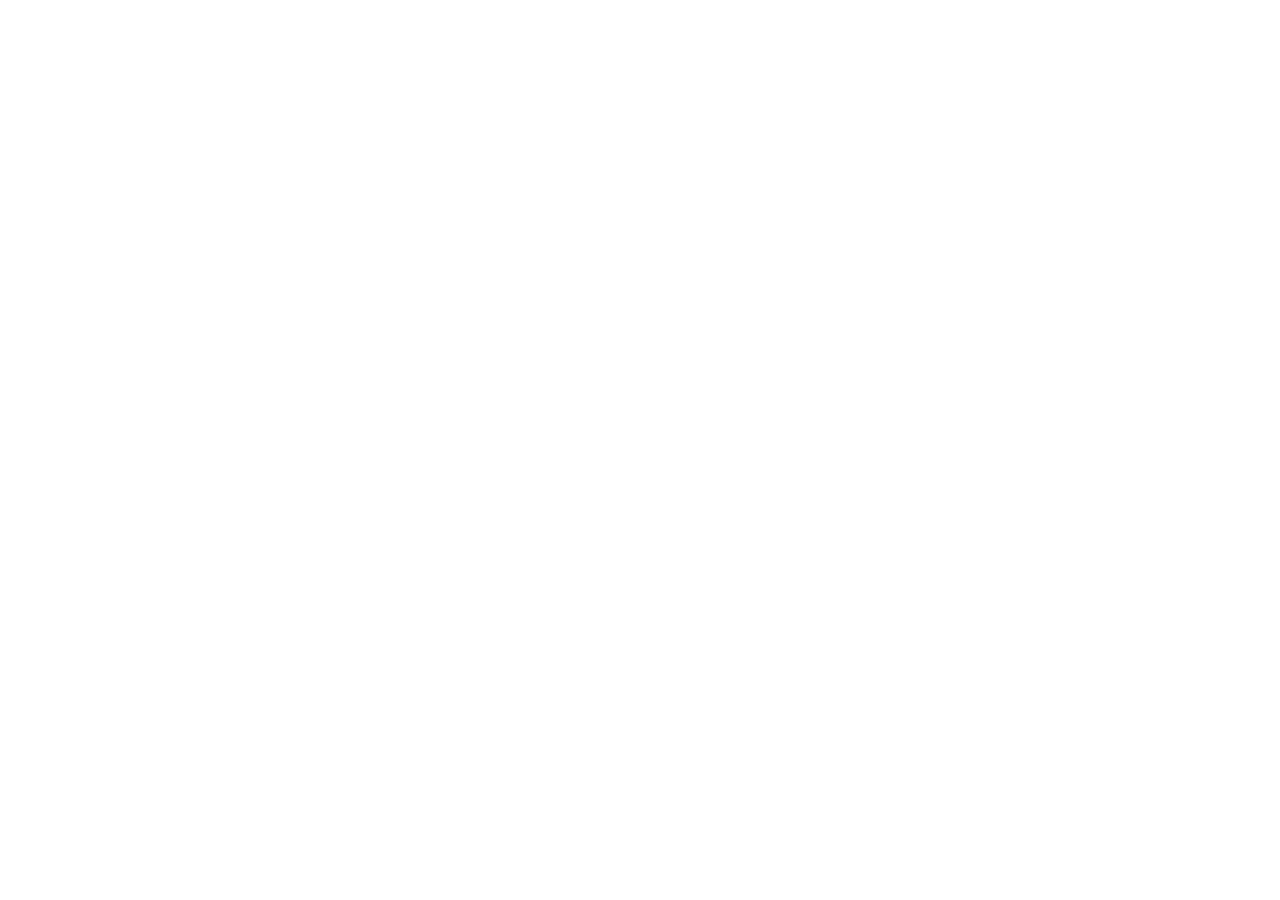
==== LoginPage.html @ f97f9770 "fetch(login): create elements HTML" ====
<!DOCTYPE html>
<html lang="en">
<head>
    <meta charset="UTF-8">
    <meta name="viewport" content="width=device-width, initial-scale=1.0">
    <title>Login</title>
</head>
<body>
    <div id="titleDiv">
        <img src="" alt="" id="icon">
        <h1 id="title"></h1>
    </div>

    <form action="" id="loginForm"></form>

    <div id="noAccountDiv"></div>
</body>
</html>
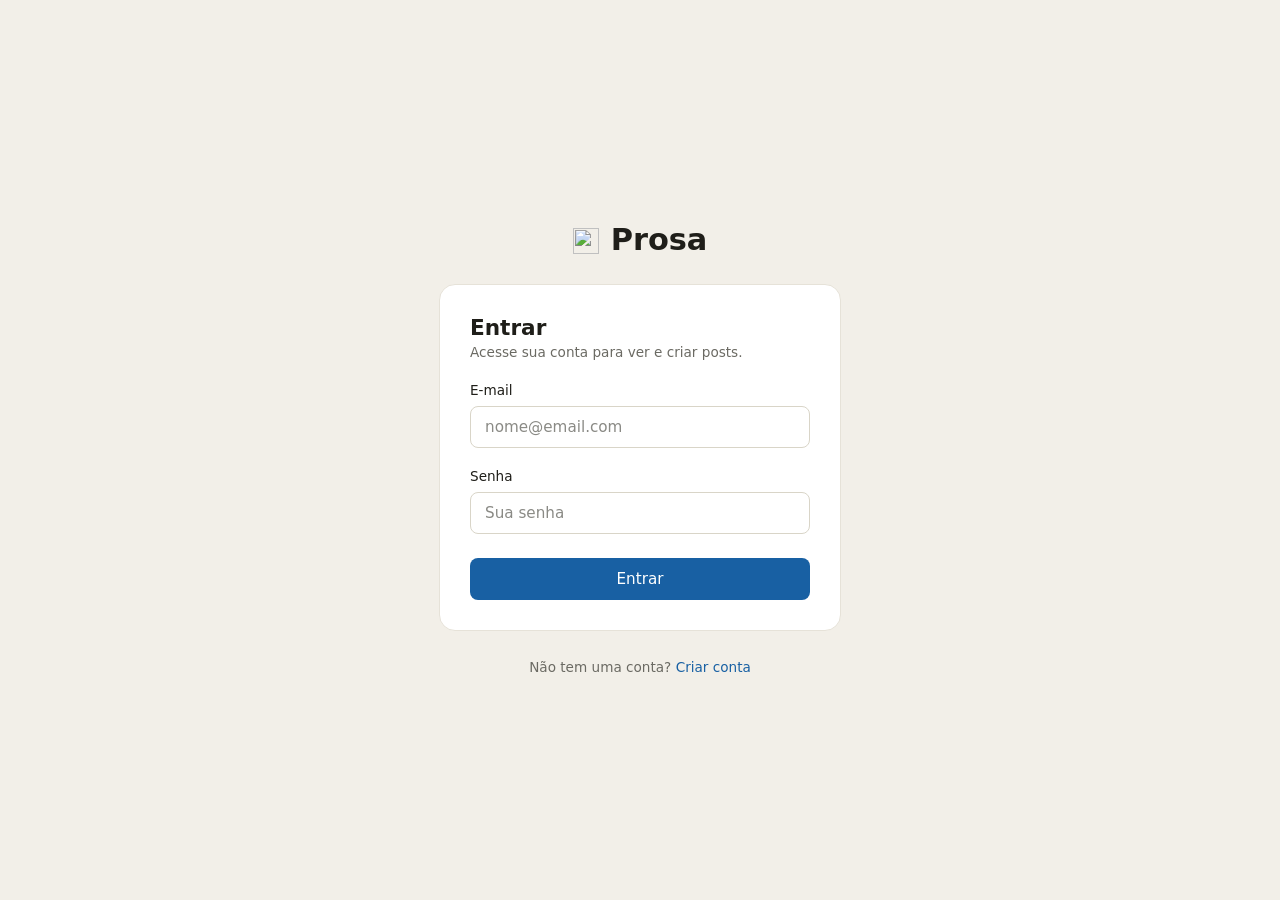
==== commit 87895f18: "feat: finishing HTML, CSS and initiating the Javascript part" ====
--- a/LoginPage.html
+++ b/LoginPage.html
@@ -4,15 +4,28 @@
     <meta charset="UTF-8">
     <meta name="viewport" content="width=device-width, initial-scale=1.0">
     <title>Login</title>
+    <link rel="stylesheet" href="login.css">
 </head>
 <body>
     <div id="titleDiv">
         <img src="" alt="" id="icon">
-        <h1 id="title"></h1>
+        <h1 id="title">Prosa</h1>
     </div>
 
-    <form action="" id="loginForm"></form>
+    <form action="" id="loginForm">
+        <h2>Entrar</h2>
+        <p>Acesse sua conta para ver e criar posts.</p>
+        <label for="inputEmail">E-mail</label>
+        <input type="email" name="email" id="inputEmail" required placeholder="nome@email.com">
 
-    <div id="noAccountDiv"></div>
+        <label for="inputPassword">Senha</label>
+        <input type="password" name="password" id="inputPassword" required placeholder="Sua senha">
+
+        <input type="submit" value="Entrar">
+    </form>
+
+    <div id="noAccountDiv">Não tem uma conta? <a href="" target="_self" id="create_account_link">Criar conta</a></div>
+
+    <script src="login.js"></script>
 </body>
 </html>
--- a/login.css
+++ b/login.css
@@ -0,0 +1,168 @@
+*,
+*::before,
+*::after {
+    box-sizing: border-box;
+    margin: 0;
+    padding: 0;
+}
+
+:root {
+    --bg: #f2efe8;
+    --card-bg: #ffffff;
+    --card-border: #e6e2d8;
+    --input-border: #d9d5c8;
+    --text: #1f1e19;
+    --text-muted: #6b6a63;
+    --placeholder: #8a8a85;
+    --primary: #1860a3;
+    --primary-hover: #134f87;
+    --radius-card: 16px;
+    --radius-input: 8px;
+}
+
+/* ===== Base ===== */
+body {
+    min-height: 100vh;
+    display: flex;
+    flex-direction: column;
+    align-items: center;
+    justify-content: center;
+    gap: 28px;
+    padding: 24px 16px;
+    background-color: var(--bg);
+    color: var(--text);
+    font-family: system-ui, -apple-system, "Segoe UI", Roboto, "DejaVu Sans", sans-serif;
+}
+
+/* ===== Título / logo ===== */
+#titleDiv {
+    display: flex;
+    align-items: center;
+    justify-content: center;
+    gap: 12px;
+}
+
+#icon {
+    width: 26px;
+    height: 26px;
+    object-fit: contain;
+}
+
+#title {
+    font-size: 1.9rem;
+    font-weight: 700;
+    line-height: 1;
+    color: var(--text);
+}
+
+/* ===== Card do formulário ===== */
+#loginForm {
+    width: 100%;
+    max-width: 402px;
+    padding: 30px;
+    background-color: var(--card-bg);
+    border: 1px solid var(--card-border);
+    border-radius: var(--radius-card);
+    display: flex;
+    flex-direction: column;
+}
+
+#loginForm h2 {
+    font-size: 1.35rem;
+    font-weight: 700;
+    color: var(--text);
+}
+
+#loginForm p {
+    margin-top: 4px;
+    margin-bottom: 22px;
+    font-size: 0.85rem;
+    color: var(--text-muted);
+}
+
+/* ===== Labels e inputs ===== */
+#loginForm label {
+    margin-bottom: 8px;
+    font-size: 0.85rem;
+    font-weight: 500;
+    color: var(--text);
+}
+
+#loginForm input:not([type="submit"]) {
+    width: 100%;
+    height: 42px;
+    margin-bottom: 20px;
+    padding: 0 14px;
+    font-family: inherit;
+    font-size: 0.95rem;
+    color: var(--text);
+    background-color: var(--card-bg);
+    border: 1px solid var(--input-border);
+    border-radius: var(--radius-input);
+    outline: none;
+    transition: border-color 0.2s ease, box-shadow 0.2s ease;
+}
+
+#loginForm input::placeholder {
+    color: var(--placeholder);
+}
+
+#loginForm input:not([type="submit"]):focus {
+    border-color: var(--primary);
+    box-shadow: 0 0 0 3px rgba(24, 96, 163, 0.15);
+}
+
+/* ===== Botão ===== */
+#loginForm input[type="submit"] {
+    width: 100%;
+    height: 42px;
+    margin-top: 4px;
+    font-family: inherit;
+    font-size: 0.95rem;
+    color: #ffffff;
+    background-color: var(--primary);
+    border: none;
+    border-radius: var(--radius-input);
+    cursor: pointer;
+    transition: background-color 0.2s ease, transform 0.1s ease;
+}
+
+#loginForm input[type="submit"]:hover {
+    background-color: var(--primary-hover);
+}
+
+#loginForm input[type="submit"]:active {
+    transform: scale(0.99);
+}
+
+#loginForm input[type="submit"]:focus-visible {
+    outline: 3px solid rgba(24, 96, 163, 0.35);
+    outline-offset: 2px;
+}
+
+/* ===== Link "Criar conta" ===== */
+#noAccountDiv {
+    font-size: 0.85rem;
+    color: var(--text-muted);
+    text-align: center;
+}
+
+#create_account_link {
+    color: var(--primary);
+    text-decoration: none;
+}
+
+#create_account_link:hover {
+    text-decoration: underline;
+}
+
+/* ===== Telas pequenas ===== */
+@media (max-width: 480px) {
+    #loginForm {
+        padding: 24px 20px;
+    }
+
+    #title {
+        font-size: 1.6rem;
+    }
+}
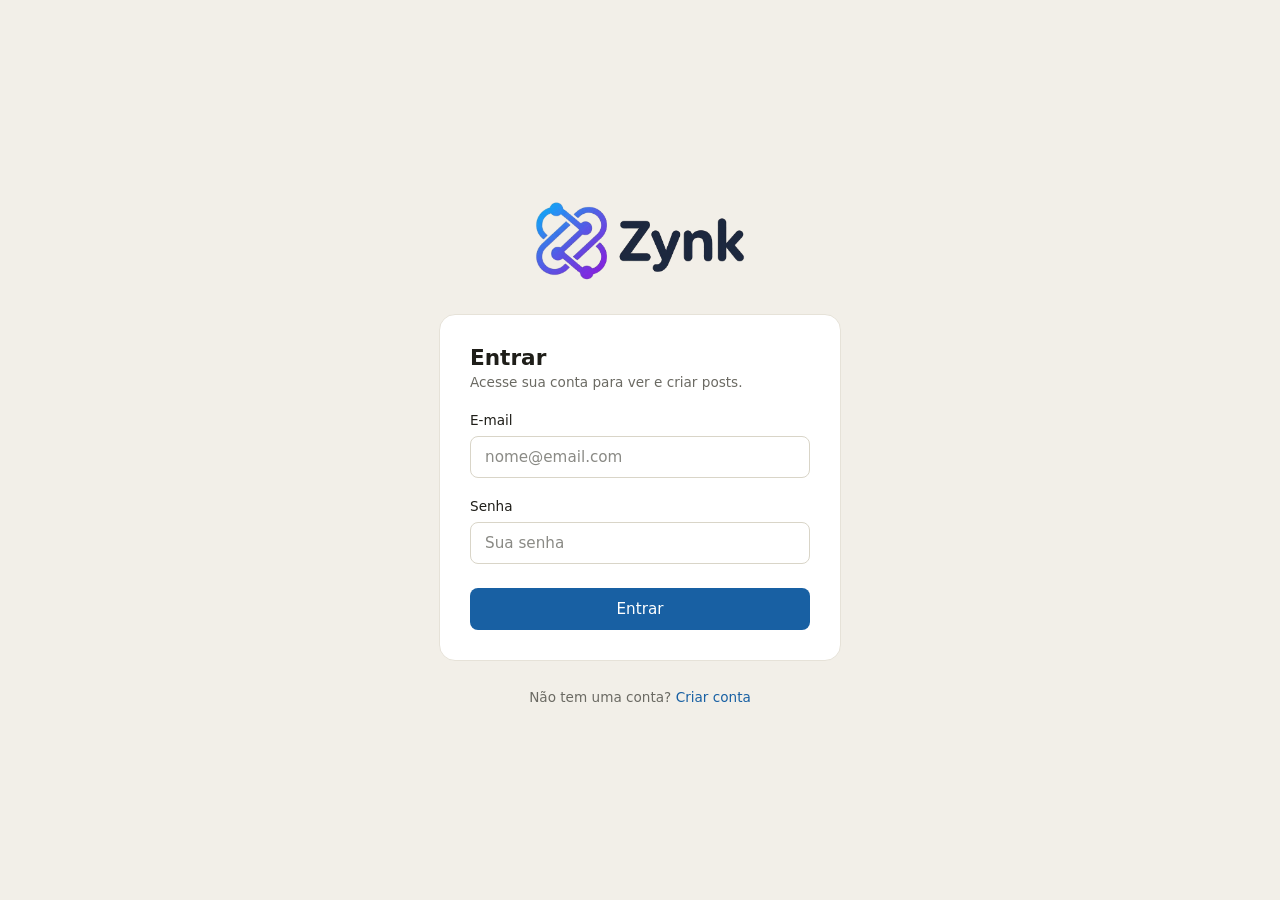
==== commit 2a8b5c5c: "feat: add the icon on the login page" ====
--- a/LoginPage.html
+++ b/LoginPage.html
@@ -7,9 +7,8 @@
     <link rel="stylesheet" href="login.css">
 </head>
 <body>
-    <div id="titleDiv">
-        <img src="" alt="" id="icon">
-        <h1 id="title">Prosa</h1>
+    <div id="IconDiv">
+        <img src="images/icon.png" alt="" id="icon">
     </div>
 
     <form action="" id="loginForm">
--- a/login.css
+++ b/login.css
@@ -35,7 +35,7 @@
 }
 
 /* ===== Título / logo ===== */
-#titleDiv {
+#IconDiv {
     display: flex;
     align-items: center;
     justify-content: center;
@@ -43,8 +43,8 @@
 }
 
 #icon {
-    width: 26px;
-    height: 26px;
+    width: 300px;
+    height: 90px;
     object-fit: contain;
 }
 
